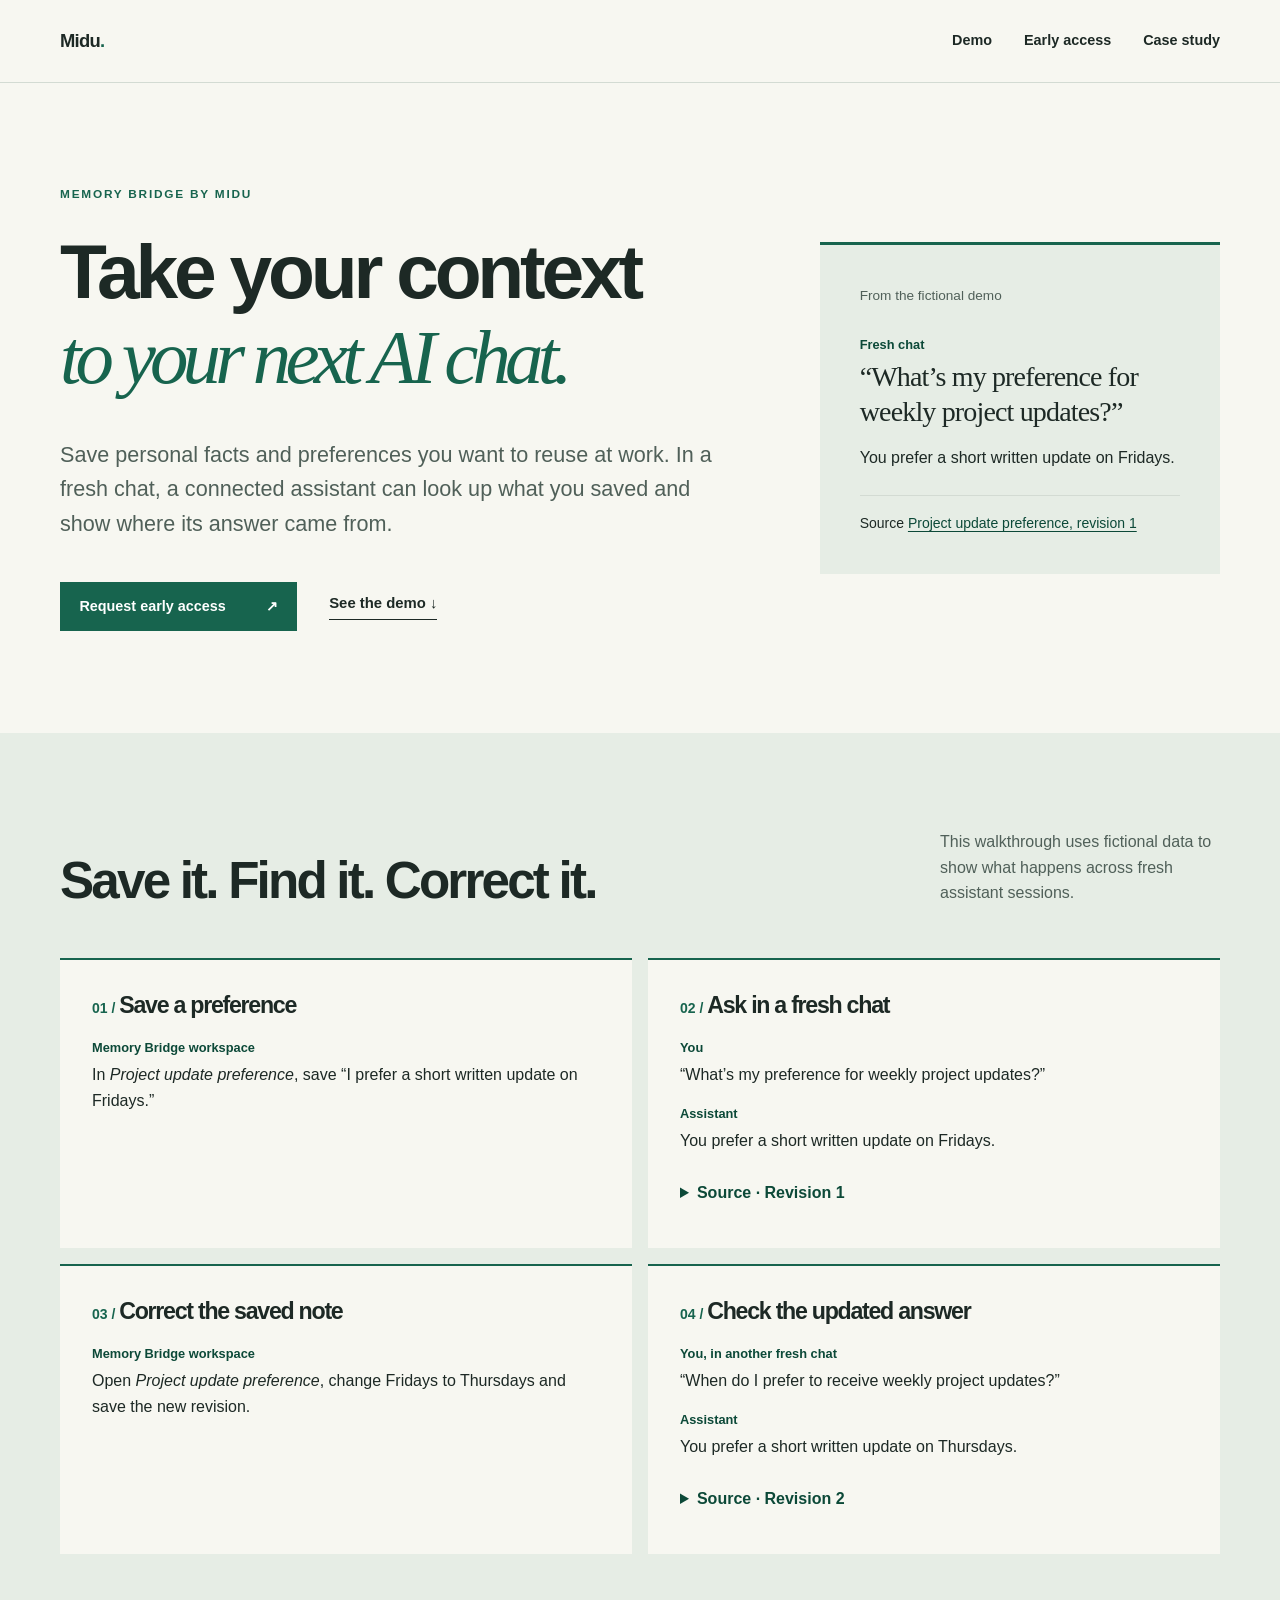
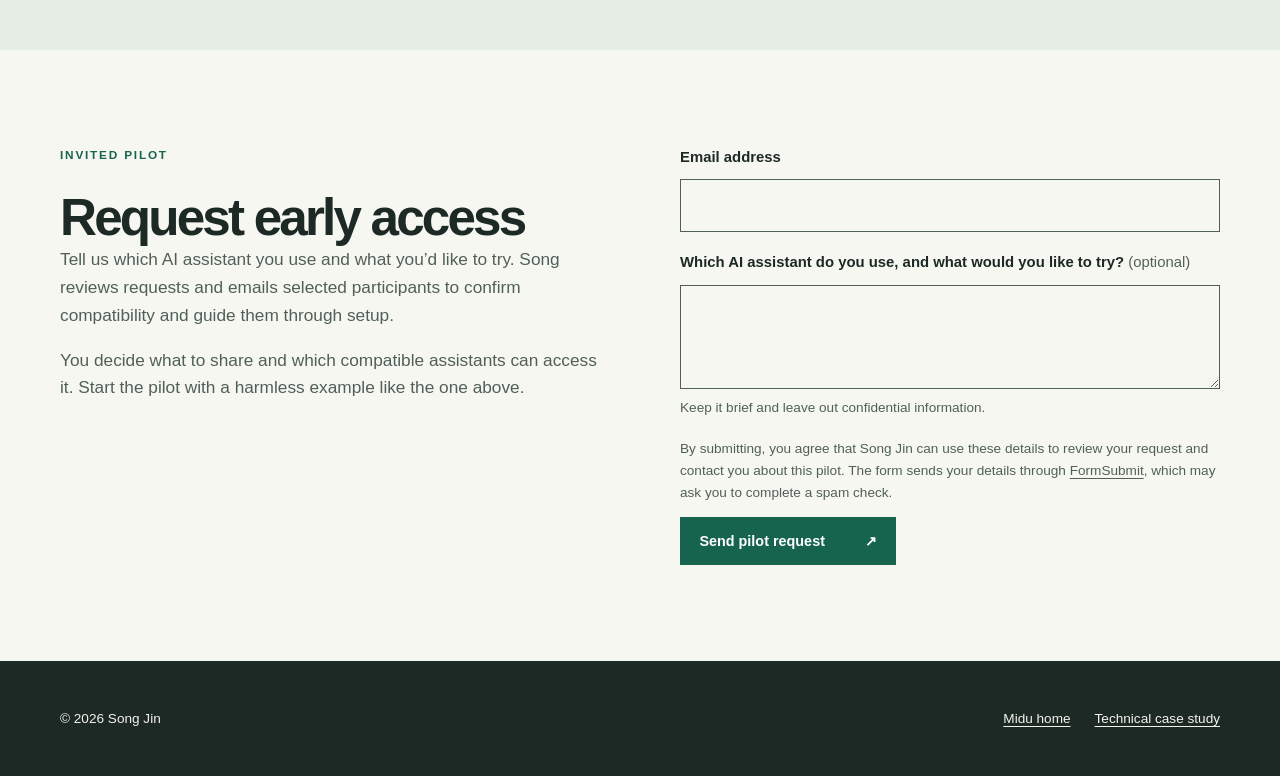
==== products/memory-bridge/index.html @ 6c659097 "Launch Memory Bridge early access and move the case study URL" ====
<!doctype html>
<html lang="en-AU">
  <head>
    <meta charset="utf-8">
    <meta name="viewport" content="width=device-width, initial-scale=1">
    <meta name="color-scheme" content="light">
    <meta name="description" content="Keep a record you control and bring it into a fresh AI conversation. See the Memory Bridge demo and request early access.">
    <title>Memory Bridge by Midu · Request early access</title>
    <link rel="canonical" href="https://www.midu.com.au/products/memory-bridge/">
    <link rel="icon" type="image/jpeg" href="../../assets/song-jin-favicon.jpeg">
    <link rel="stylesheet" href="../../assets/site.css">
    <link rel="stylesheet" href="product.css">
  </head>
  <body class="kb-product">
    <a class="skip-link" href="#main">Skip to content</a>
    <header class="site-header">
      <div class="shell header-inner">
        <a class="wordmark" href="../../" aria-label="Midu home">Midu<span class="wordmark-dot">.</span></a>
        <nav aria-label="Main navigation">
          <a href="#demo">Demo</a>
          <a href="#pilot">Early access</a>
          <a href="../../work/memory-bridge/">Case study</a>
        </nav>
      </div>
    </header>

    <main id="main" tabindex="-1">
      <section class="shell kb-hero" aria-labelledby="product-title">
        <div>
          <p class="eyebrow">Memory Bridge by Midu</p>
          <h1 id="product-title">Take your context <em>to your next AI chat.</em></h1>
          <p class="lead">Save personal facts and preferences you want to reuse at work. In a fresh chat, a connected assistant can look up what you saved and show where its answer came from.</p>
          <div class="hero-actions">
            <a class="button button-primary" href="#pilot">Request early access <span aria-hidden="true">↗</span></a>
            <a class="text-link" href="#demo">See the demo <span aria-hidden="true">↓</span></a>
          </div>
        </div>
        <figure class="kb-preview">
          <figcaption>From the fictional demo</figcaption>
          <p class="kb-demo-label">Fresh chat</p>
          <blockquote>“What’s my preference for weekly project updates?”</blockquote>
          <p>You prefer a short written update on Fridays.</p>
          <p class="kb-source">Source <a href="#first-recall-source">Project update preference, revision 1</a></p>
        </figure>
      </section>

      <section id="demo" class="section kb-demo" aria-labelledby="demo-title">
        <div class="shell">
          <div class="section-heading">
            <h2 id="demo-title">Save it. Find it. Correct it.</h2>
            <p>This walkthrough uses fictional data to show what happens across fresh assistant sessions.</p>
          </div>
          <ol class="kb-steps" role="list">
            <li>
              <h3>Save a preference</h3>
              <p class="kb-demo-label">Memory Bridge workspace</p>
              <p>In <cite>Project update preference</cite>, save “I prefer a short written update on Fridays.”</p>
            </li>
            <li>
              <h3>Ask in a fresh chat</h3>
              <p class="kb-demo-label">You</p>
              <p>“What’s my preference for weekly project updates?”</p>
              <p class="kb-demo-label">Assistant</p>
              <p>You prefer a short written update on Fridays.</p>
              <details>
                <summary id="first-recall-source">Source · Revision 1</summary>
                <p><cite>Project update preference</cite><br>“I prefer a short written update on Fridays.”</p>
              </details>
            </li>
            <li>
              <h3>Correct the saved note</h3>
              <p class="kb-demo-label">Memory Bridge workspace</p>
              <p>Open <cite>Project update preference</cite>, change Fridays to Thursdays and save the new revision.</p>
            </li>
            <li>
              <h3>Check the updated answer</h3>
              <p class="kb-demo-label">You, in another fresh chat</p>
              <p>“When do I prefer to receive weekly project updates?”</p>
              <p class="kb-demo-label">Assistant</p>
              <p>You prefer a short written update on Thursdays.</p>
              <details>
                <summary>Source · Revision 2</summary>
                <p><cite>Project update preference</cite><br>“I prefer a short written update on Thursdays.”</p>
              </details>
            </li>
          </ol>
        </div>
      </section>

      <section id="pilot" class="section kb-pilot" aria-labelledby="pilot-title">
        <div class="shell two-column">
          <div>
            <p class="eyebrow">Invited pilot</p>
            <h2 id="pilot-title">Request early access</h2>
            <p class="body-copy">Tell us which AI assistant you use and what you’d like to try. Song reviews requests and emails selected participants to confirm compatibility and guide them through setup.</p>
            <p class="body-copy">You decide what to share and which compatible assistants can access it. Start the pilot with a harmless example like the one above.</p>
          </div>
          <form class="contact-form" action="https://formsubmit.co/songjin@hotmail.com" method="POST" aria-describedby="pilot-privacy">
            <input type="hidden" name="_subject" value="Memory Bridge pilot request">
            <input type="hidden" name="_template" value="table">
            <div class="contact-field">
              <label for="pilot-email">Email address</label>
              <input id="pilot-email" type="email" name="email" autocomplete="email" maxlength="254" required>
            </div>
            <div class="contact-field">
              <label for="pilot-use">Which AI assistant do you use, and what would you like to try? <span>(optional)</span></label>
              <textarea id="pilot-use" name="use_case" rows="3" maxlength="500" aria-describedby="pilot-use-hint"></textarea>
              <p id="pilot-use-hint" class="form-hint">Keep it brief and leave out confidential information.</p>
            </div>
            <p id="pilot-privacy" class="form-hint">By submitting, you agree that Song Jin can use these details to review your request and contact you about this pilot. The form sends your details through <a href="https://formsubmit.co/privacy.pdf">FormSubmit</a>, which may ask you to complete a spam check.</p>
            <button class="button button-primary" type="submit">Send pilot request <span aria-hidden="true">↗</span></button>
          </form>
        </div>
      </section>
    </main>

    <footer class="site-footer">
      <div class="shell footer-inner">
        <span>© 2026 Song Jin</span>
        <div><a href="../../">Midu home</a><a href="../../work/memory-bridge/">Technical case study</a></div>
      </div>
    </footer>
  </body>
</html>
---- assets/site.css ----
:root{--ink:#1d2925;--muted:#506059;--paper:#f7f7f1;--line:#d3dbd3;--accent:#17644e;--accent-dark:#0c4938;--soft:#e6ede5;--max:1160px}
.analytics-notice{padding:.65rem 0;background:var(--soft);border-bottom:1px solid var(--line);color:var(--accent-dark);font-size:.9rem}
*{box-sizing:border-box}
html{scroll-behavior:smooth}
body{margin:0;background:var(--paper);color:var(--ink);font-family:Arial,Helvetica,sans-serif;line-height:1.6}
a{color:inherit;text-decoration-thickness:1px;text-underline-offset:.2em}
a:hover{color:var(--accent)}
a:focus-visible{outline:3px solid var(--accent);outline-offset:4px}
.shell{width:min(calc(100% - 3rem),var(--max));margin-inline:auto}
.skip-link{position:absolute;left:1rem;top:-5rem;z-index:10;background:white;padding:.75rem 1rem}.skip-link:focus{top:1rem}
.site-header{border-bottom:1px solid var(--line);background:var(--paper)}
.header-inner{min-height:82px;display:flex;align-items:center;justify-content:space-between;gap:2rem}
.wordmark{font-size:1.15rem;font-weight:700;letter-spacing:-.04em;text-decoration:none;white-space:nowrap}
.wordmark-dot{color:var(--accent)}
nav{display:flex;align-items:center;gap:2rem}nav a{font-size:.9rem;font-weight:600;text-decoration:none}
.nav-login{border:1px solid var(--accent);color:var(--accent);padding:.35rem .75rem;white-space:nowrap}.nav-login:hover{background:var(--accent);color:white}
.hero{display:grid;grid-template-columns:minmax(0,1.65fr) minmax(250px,.75fr);gap:5rem;align-items:end;padding-block:7rem 7.5rem}
.eyebrow{margin:0 0 1.5rem;color:var(--accent);font-size:.74rem;font-weight:700;letter-spacing:.15em;text-transform:uppercase}
h1,h2,h3,p{margin-top:0}h1,h2,h3{line-height:1.13;letter-spacing:-.055em}
h1{font-size:clamp(3.4rem,6.7vw,6.5rem);max-width:850px;margin-bottom:2.25rem;font-weight:600}
h1 em{font-family:Georgia,serif;font-weight:400;letter-spacing:-.075em;color:var(--accent)}
.lead{max-width:680px;font-size:clamp(1.12rem,1.7vw,1.35rem);line-height:1.6;color:var(--muted)}
.hero-actions{display:flex;align-items:center;gap:2rem;flex-wrap:wrap;margin-top:2.5rem}
.button{display:inline-flex;align-items:center;justify-content:space-between;gap:2.5rem;min-height:48px;padding:.75rem 1.15rem;border:1px solid var(--accent);font-size:.9rem;font-weight:700;text-decoration:none;transition:background .15s,color .15s}
.button-primary{background:var(--accent);color:white}.button-primary:hover{background:var(--accent-dark);color:white}
.button-outline{color:var(--accent)}.button-outline:hover{background:var(--accent);color:white}
.text-link{font-weight:700;font-size:.93rem;text-decoration:none;border-bottom:1px solid currentColor;padding-bottom:.2rem}
.hero-note{border-left:1px solid var(--line);padding:1.25rem 0 0 2rem;margin-bottom:.4rem}
.note-index{font-size:.72rem;font-weight:700;letter-spacing:.13em;color:var(--accent)}
.hero-note p{font-family:Georgia,serif;font-size:1.8rem;line-height:1.45;letter-spacing:-.045em;margin:2rem 0}
.note-rule{display:block;width:45px;height:1px;background:var(--accent);margin-bottom:1.3rem}.hero-note small{font-size:.8rem;color:var(--muted)}
.section{padding-block:6rem}.section-work{background:var(--soft)}
.section-heading{display:flex;justify-content:space-between;align-items:end;gap:3rem;margin-bottom:3rem}.section-heading h2{max-width:640px}.section-heading>p{max-width:280px;color:var(--muted);margin-bottom:.25rem}
h2{font-size:clamp(2.3rem,4.5vw,4rem);font-weight:600;margin-bottom:0}h3{font-size:clamp(1.8rem,3vw,2.7rem);font-weight:600}
.work-feature{background:var(--paper);border-top:3px solid var(--accent);padding:1.8rem 2rem 2rem}.work-meta{display:flex;justify-content:space-between;color:var(--accent);font-size:.75rem;font-weight:700;letter-spacing:.12em;text-transform:uppercase}.work-body{display:flex;justify-content:space-between;align-items:center;gap:2rem;padding:2.6rem 0 1.6rem}.work-body h3{margin-bottom:.8rem}.work-body h3 a{text-decoration:none}.work-body p{max-width:660px;color:var(--muted);margin:0}.round-link{display:grid;place-items:center;min-width:56px;height:56px;border:1px solid var(--accent);border-radius:50%;color:var(--accent);font-size:1.4rem;text-decoration:none}.round-link:hover{background:var(--accent);color:white}
.work-feature+.work-feature{margin-top:1rem}
.work-tags{display:flex;flex-wrap:wrap;gap:.5rem}.work-tags span{padding:.28rem .7rem;border:1px solid var(--line);font-size:.75rem;color:var(--muted)}.work-footnote{font-size:.82rem;color:var(--muted);margin:1.1rem 0 0}
.two-column{display:grid;grid-template-columns:1fr 1fr;gap:5rem}.two-column h2{max-width:500px}.body-copy{max-width:560px;font-size:1.08rem;color:var(--muted)}.body-copy p{margin-bottom:1.35rem}.body-copy .text-link{display:inline-block;margin-top:.35rem;color:var(--accent)}
.connect-section{border-top:1px solid var(--line);background:#ecf1eb}.connect-section .button{margin-top:.8rem}
.site-footer{background:var(--ink);color:#f2f4ec}.footer-inner{min-height:115px;display:flex;justify-content:space-between;align-items:center;gap:1rem;font-size:.85rem}.footer-inner div{display:flex;gap:1.5rem}.footer-inner a:hover{color:#a8d1be}
.case-main{padding-block:3rem 7rem}.back-link{font-size:.85rem;font-weight:700;text-decoration:none;color:var(--accent)}.case-header{max-width:900px;padding-block:5rem 4rem;border-bottom:1px solid var(--line)}.case-header h1{font-size:clamp(3.1rem,6vw,5.7rem);margin-bottom:1.8rem}.case-layout{display:grid;grid-template-columns:minmax(0,1.7fr) minmax(230px,.7fr);gap:6rem;padding-top:4rem}.case-content section{margin-bottom:3rem}.case-content h2{font-size:1.9rem;margin-bottom:1rem}.case-content p{max-width:660px;color:var(--muted);font-size:1.08rem}.case-content code{font-size:.88em;overflow-wrap:anywhere}.case-aside{align-self:start;border-top:3px solid var(--accent);padding-top:1.4rem}.case-aside dl{margin:0}.case-aside dt{font-size:.72rem;font-weight:700;text-transform:uppercase;letter-spacing:.12em;color:var(--accent);margin-top:1.5rem}.case-aside dd{margin:.3rem 0 0;color:var(--muted)}
@media(max-width:800px){.hero{grid-template-columns:1fr;gap:3rem;padding-block:5rem}.hero-note{max-width:450px}.two-column,.case-layout{grid-template-columns:1fr;gap:2.5rem}.section-heading{align-items:start;flex-direction:column;gap:1rem}.section-heading>p{max-width:550px}.section{padding-block:4.5rem}}
@media(max-width:540px){.shell{width:min(calc(100% - 2rem),var(--max))}.header-inner{min-height:70px;align-items:flex-start;flex-direction:column;justify-content:center;gap:.25rem;padding-block:.7rem}nav{gap:.6rem 1.3rem;flex-wrap:wrap}nav a{font-size:.8rem}.hero{padding-block:4rem}.hero h1{font-size:3.35rem}.hero-actions{align-items:flex-start;flex-direction:column;gap:1.5rem}.hero-note{padding-left:1.3rem}.section{padding-block:3.5rem}.work-feature{padding:1.25rem}.work-body{padding:2rem 0 1.2rem;align-items:end}.round-link{min-width:44px;height:44px}.footer-inner{align-items:flex-start;flex-direction:column;justify-content:center;padding-block:1.5rem}.case-header{padding-block:3rem}.case-layout{padding-top:2.5rem}}
@media(prefers-reduced-motion:reduce){html{scroll-behavior:auto}.button{transition:none}}

/* Contact form */
.contact-form{margin-top:2rem}
.contact-purpose{border:0;padding:0;margin:0 0 1rem;min-width:0}
.contact-purpose legend,.contact-field>label{font-size:.93rem;font-weight:700;margin-bottom:.6rem}
.purpose-option{display:flex;align-items:center;gap:.65rem;min-height:48px;border:1px solid var(--line);padding:.7rem 1rem;margin-top:.6rem;background:var(--paper);cursor:pointer}
.purpose-option:has(input:checked){border-color:var(--accent);background:var(--soft)}
.purpose-option input{accent-color:var(--accent);width:1.15rem;height:1.15rem;flex-shrink:0}
.contact-fields{display:grid;grid-template-columns:1fr 1fr;gap:0 1rem}
.contact-field{margin-bottom:1.2rem;min-width:0}
.contact-field>label{display:block}.contact-field label span{font-weight:400;color:var(--muted)}
.contact-field input,.contact-field textarea{display:block;width:100%;border:1px solid var(--line);border-radius:0;padding:.8rem;background:var(--paper);color:var(--ink);font:inherit;font-size:1rem;min-height:48px}
.contact-field textarea{resize:vertical;min-height:150px}
.contact-form input:focus-visible,.contact-form textarea:focus-visible,.contact-form button:focus-visible{outline:3px solid var(--accent);outline-offset:3px}
.form-hint,.contact-alternatives{color:var(--muted);font-size:.85rem;line-height:1.6}
.contact-form button{cursor:pointer;font-family:inherit}.contact-alternatives{margin-top:1.5rem}
@media(max-width:540px){.contact-fields{grid-template-columns:1fr}}

.case-figure{margin:1.8rem 0 2.2rem}.case-figure>a{display:block;border:1px solid var(--line);border-radius:12px;overflow:hidden;background:#f8fafc}.case-figure img{display:block;width:100%;height:auto}.case-figure figcaption{font-size:.85rem;line-height:1.6;color:var(--muted);margin-top:.8rem}.case-figure figcaption a{color:var(--accent)}.case-table{border-collapse:collapse;width:100%;margin:1.5rem 0;font-size:.95rem}.case-table caption{text-align:left;font-weight:700;margin-bottom:.8rem}.case-table th,.case-table td{text-align:left;padding:.8rem .6rem;border-bottom:1px solid var(--line);vertical-align:top}.case-table thead th{color:var(--accent);font-size:.8rem}.case-content li+li{margin-top:.65rem}
---- products/memory-bridge/product.css ----
.kb-hero {
  display: grid;
  grid-template-columns: minmax(0, 1.45fr) minmax(0, .85fr);
  gap: clamp(2rem, 6vw, 5rem);
  align-items: center;
  padding-block: clamp(3.5rem, 8vw, 7rem);
}

.kb-hero h1 {
  font-size: clamp(3rem, 6vw, 5.5rem);
}

.kb-hero h1 em {
  display: block;
}

.kb-preview {
  margin: 0;
  padding: clamp(1.5rem, 4vw, 2.5rem);
  border-top: 3px solid var(--accent);
  background: var(--soft);
}

.kb-preview figcaption {
  margin-bottom: 1.75rem;
  color: var(--muted);
  font-size: .85rem;
}

.kb-preview blockquote {
  margin: 0 0 1rem;
  font: 1.75rem/1.25 Georgia, serif;
  letter-spacing: -.03em;
}

.kb-source {
  margin: 1.5rem 0 0;
  padding-top: 1rem;
  border-top: 1px solid var(--line);
  font-size: .875rem;
}

.kb-source a {
  color: var(--accent-dark);
}

.kb-demo {
  background: var(--soft);
}

.kb-product h2 {
  font-size: clamp(2.25rem, 4vw, 3.5rem);
}

.kb-steps {
  display: grid;
  grid-template-columns: repeat(2, minmax(0, 1fr));
  gap: 1rem;
  margin: 0;
  padding: 0;
  list-style: none;
  counter-reset: kb-demo;
}

.kb-steps > li {
  padding: clamp(1.25rem, 4vw, 2rem);
  border-top: 2px solid var(--accent);
  background: var(--paper);
  counter-increment: kb-demo;
}

.kb-steps h3 {
  margin-bottom: 1.25rem;
  font-size: 1.45rem;
}

.kb-steps h3::before {
  content: counter(kb-demo, decimal-leading-zero) " / " / "";
  color: var(--accent);
  font: 700 .875rem/1 Arial, Helvetica, sans-serif;
  letter-spacing: normal;
}

.kb-demo-label {
  margin-bottom: .25rem;
  color: var(--accent-dark);
  font-size: .8rem;
  font-weight: 700;
}

.kb-steps > li > :last-child,
.kb-steps details p {
  margin-bottom: 0;
}

.kb-steps summary {
  min-height: 44px;
  padding-block: .625rem;
  color: var(--accent-dark);
  font-weight: 700;
  cursor: pointer;
}

.kb-steps summary:focus-visible {
  outline: 3px solid var(--accent);
  outline-offset: 3px;
}

.kb-steps details p {
  margin-top: .5rem;
  padding: .75rem 1rem;
  border-left: 2px solid var(--accent);
  background: var(--soft);
}

.kb-pilot .contact-form {
  margin: 0;
}

.kb-pilot .contact-field :is(input, textarea) {
  border-color: var(--muted);
}

.kb-pilot .contact-field textarea {
  min-height: 6rem;
}

.kb-pilot .contact-field .form-hint {
  margin-top: .5rem;
}

@media (max-width: 760px) {
  .kb-hero,
  .kb-steps {
    grid-template-columns: 1fr;
  }
}
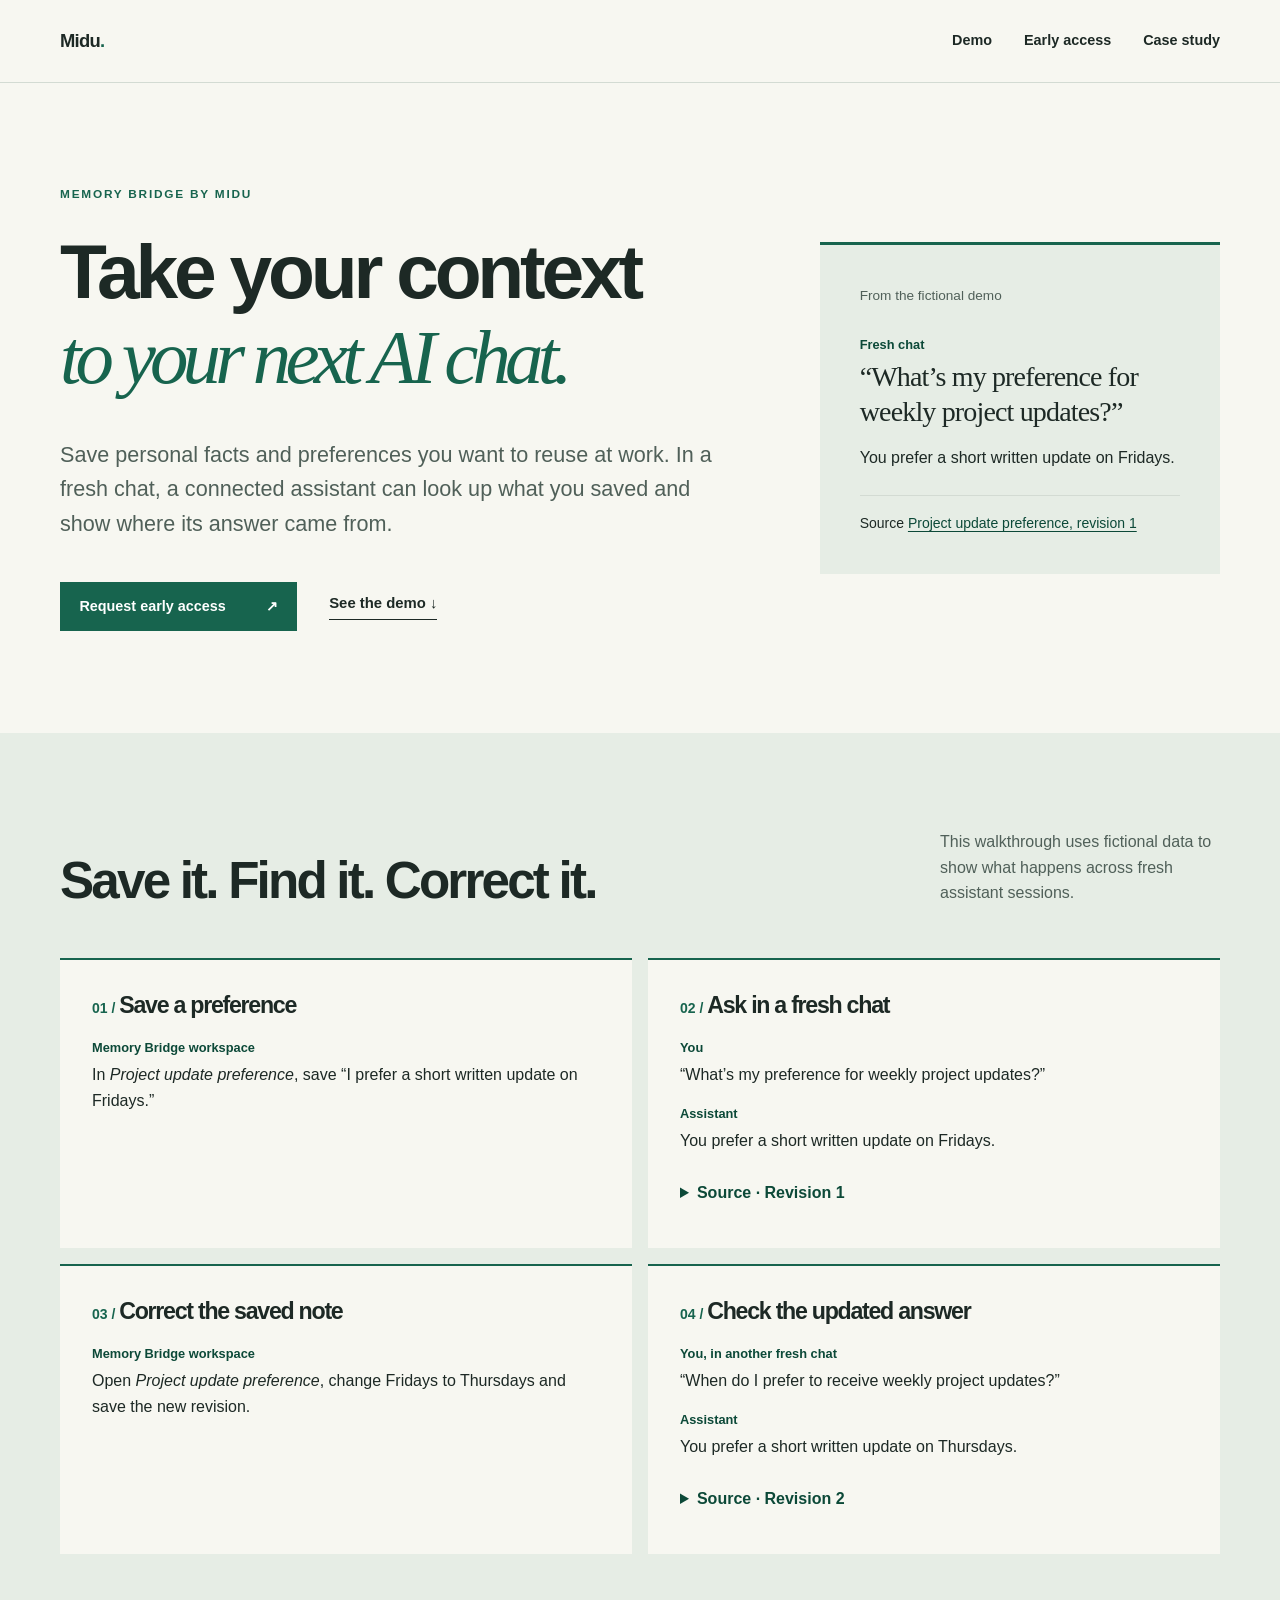
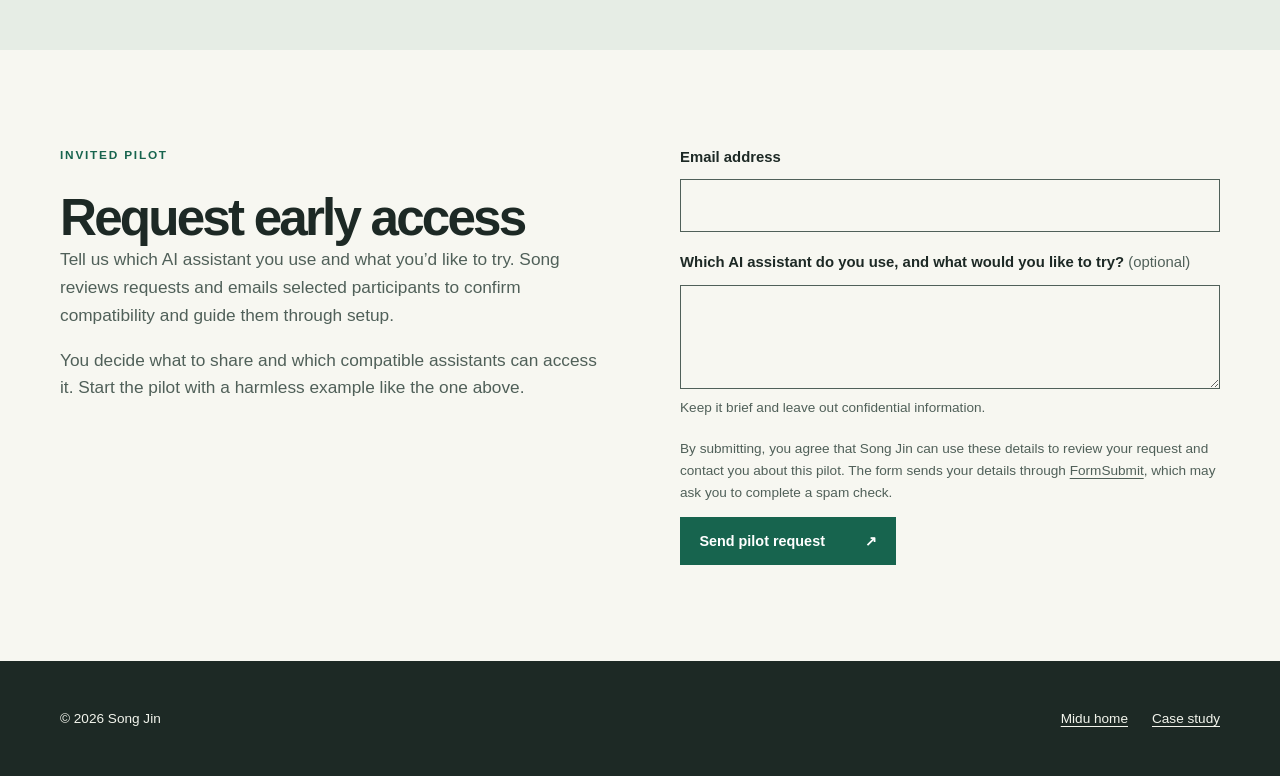
==== commit b63146da: "Focus the Memory Bridge case study on product outcomes" ====
--- a/products/memory-bridge/index.html
+++ b/products/memory-bridge/index.html
@@ -117,7 +117,7 @@
     <footer class="site-footer">
       <div class="shell footer-inner">
         <span>© 2026 Song Jin</span>
-        <div><a href="../../">Midu home</a><a href="../../work/memory-bridge/">Technical case study</a></div>
+        <div><a href="../../">Midu home</a><a href="../../work/memory-bridge/">Case study</a></div>
       </div>
     </footer>
   </body>
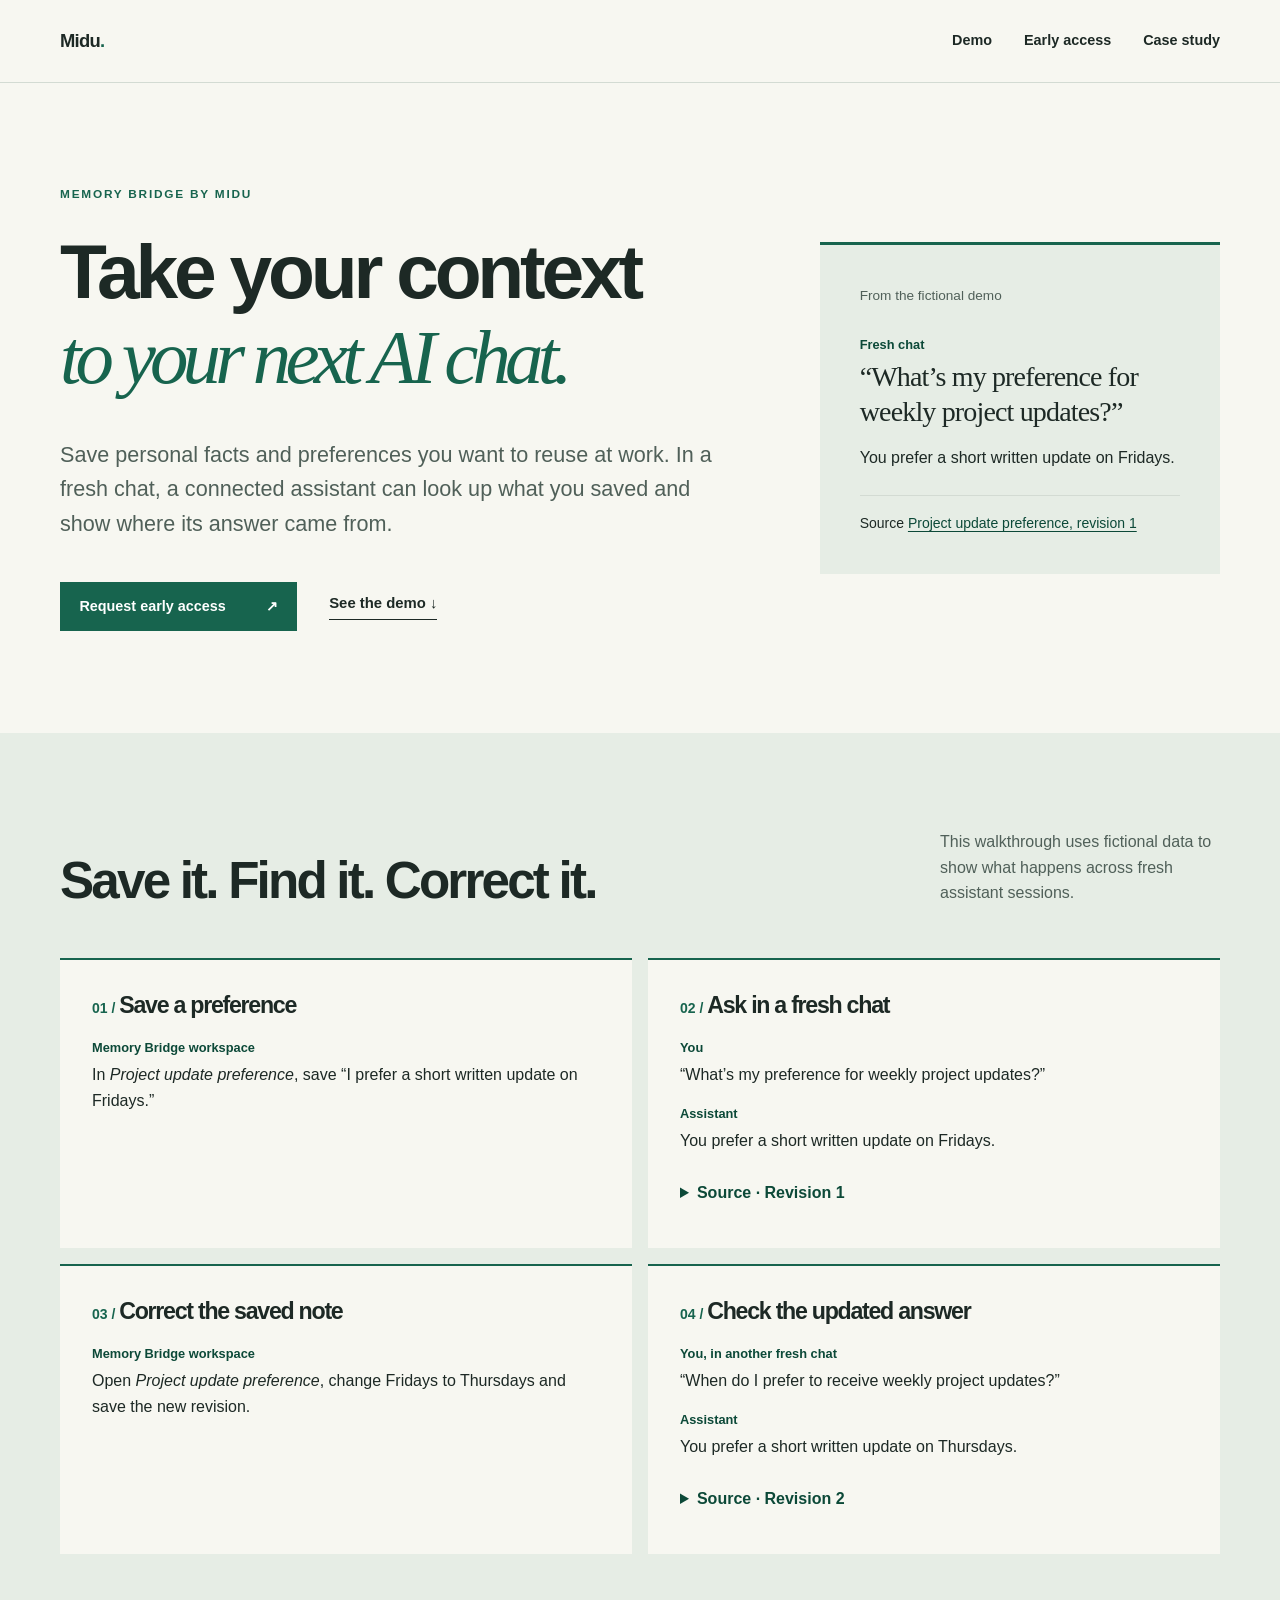
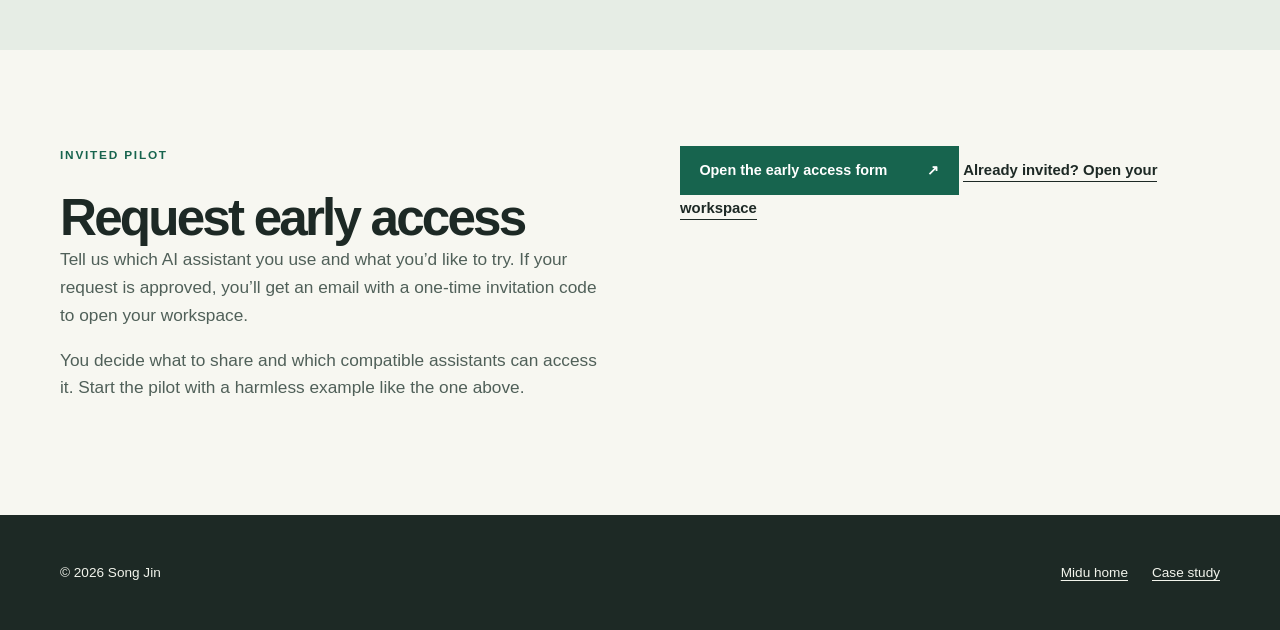
==== commit ec1c9253: "Connect the Midu product page to hosted early access" ====
--- a/products/memory-bridge/index.html
+++ b/products/memory-bridge/index.html
@@ -92,24 +92,13 @@
           <div>
             <p class="eyebrow">Invited pilot</p>
             <h2 id="pilot-title">Request early access</h2>
-            <p class="body-copy">Tell us which AI assistant you use and what you’d like to try. Song reviews requests and emails selected participants to confirm compatibility and guide them through setup.</p>
+            <p class="body-copy">Tell us which AI assistant you use and what you’d like to try. If your request is approved, you’ll get an email with a one-time invitation code to open your workspace.</p>
             <p class="body-copy">You decide what to share and which compatible assistants can access it. Start the pilot with a harmless example like the one above.</p>
           </div>
-          <form class="contact-form" action="https://formsubmit.co/songjin@hotmail.com" method="POST" aria-describedby="pilot-privacy">
-            <input type="hidden" name="_subject" value="Memory Bridge pilot request">
-            <input type="hidden" name="_template" value="table">
-            <div class="contact-field">
-              <label for="pilot-email">Email address</label>
-              <input id="pilot-email" type="email" name="email" autocomplete="email" maxlength="254" required>
-            </div>
-            <div class="contact-field">
-              <label for="pilot-use">Which AI assistant do you use, and what would you like to try? <span>(optional)</span></label>
-              <textarea id="pilot-use" name="use_case" rows="3" maxlength="500" aria-describedby="pilot-use-hint"></textarea>
-              <p id="pilot-use-hint" class="form-hint">Keep it brief and leave out confidential information.</p>
-            </div>
-            <p id="pilot-privacy" class="form-hint">By submitting, you agree that Song Jin can use these details to review your request and contact you about this pilot. The form sends your details through <a href="https://formsubmit.co/privacy.pdf">FormSubmit</a>, which may ask you to complete a spam check.</p>
-            <button class="button button-primary" type="submit">Send pilot request <span aria-hidden="true">↗</span></button>
-          </form>
+          <div class="contact-form">
+            <a class="button button-primary" href="https://memory-bridge.midu.com.au/early-access">Open the early access form <span aria-hidden="true">↗</span></a>
+            <a class="text-link" href="https://memory-bridge.midu.com.au/">Already invited? Open your workspace</a>
+          </div>
         </div>
       </section>
     </main>
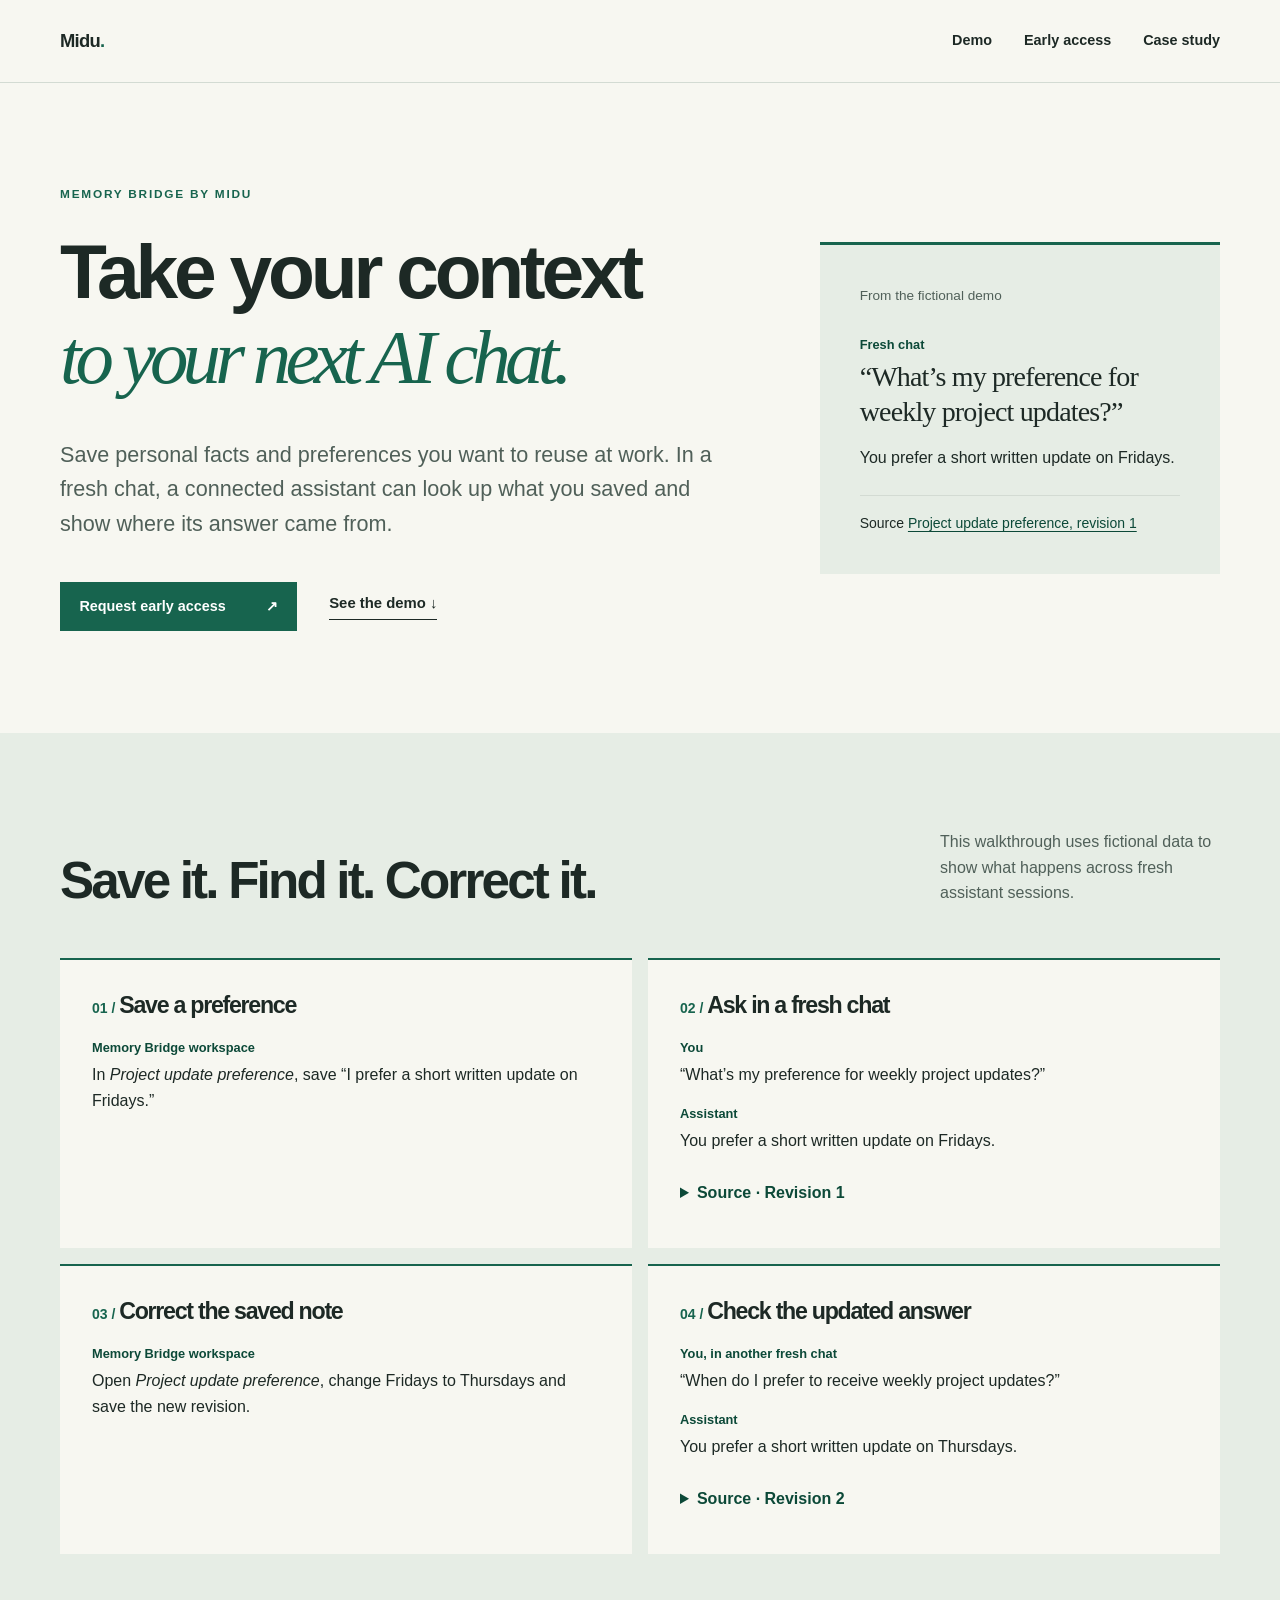
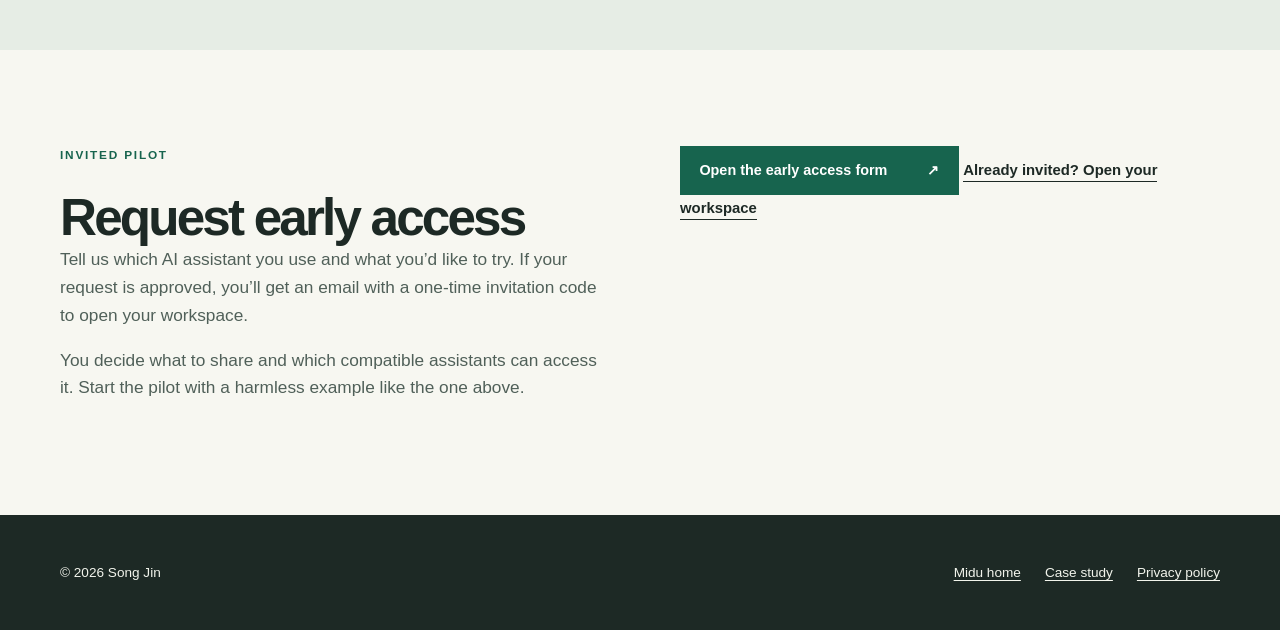
==== commit 408d240c: "Publish the Memory Bridge privacy policy" ====
--- a/products/memory-bridge/index.html
+++ b/products/memory-bridge/index.html
@@ -106,7 +106,7 @@
     <footer class="site-footer">
       <div class="shell footer-inner">
         <span>© 2026 Song Jin</span>
-        <div><a href="../../">Midu home</a><a href="../../work/memory-bridge/">Case study</a></div>
+        <div><a href="../../">Midu home</a><a href="../../work/memory-bridge/">Case study</a><a href="privacy/">Privacy policy</a></div>
       </div>
     </footer>
   </body>
